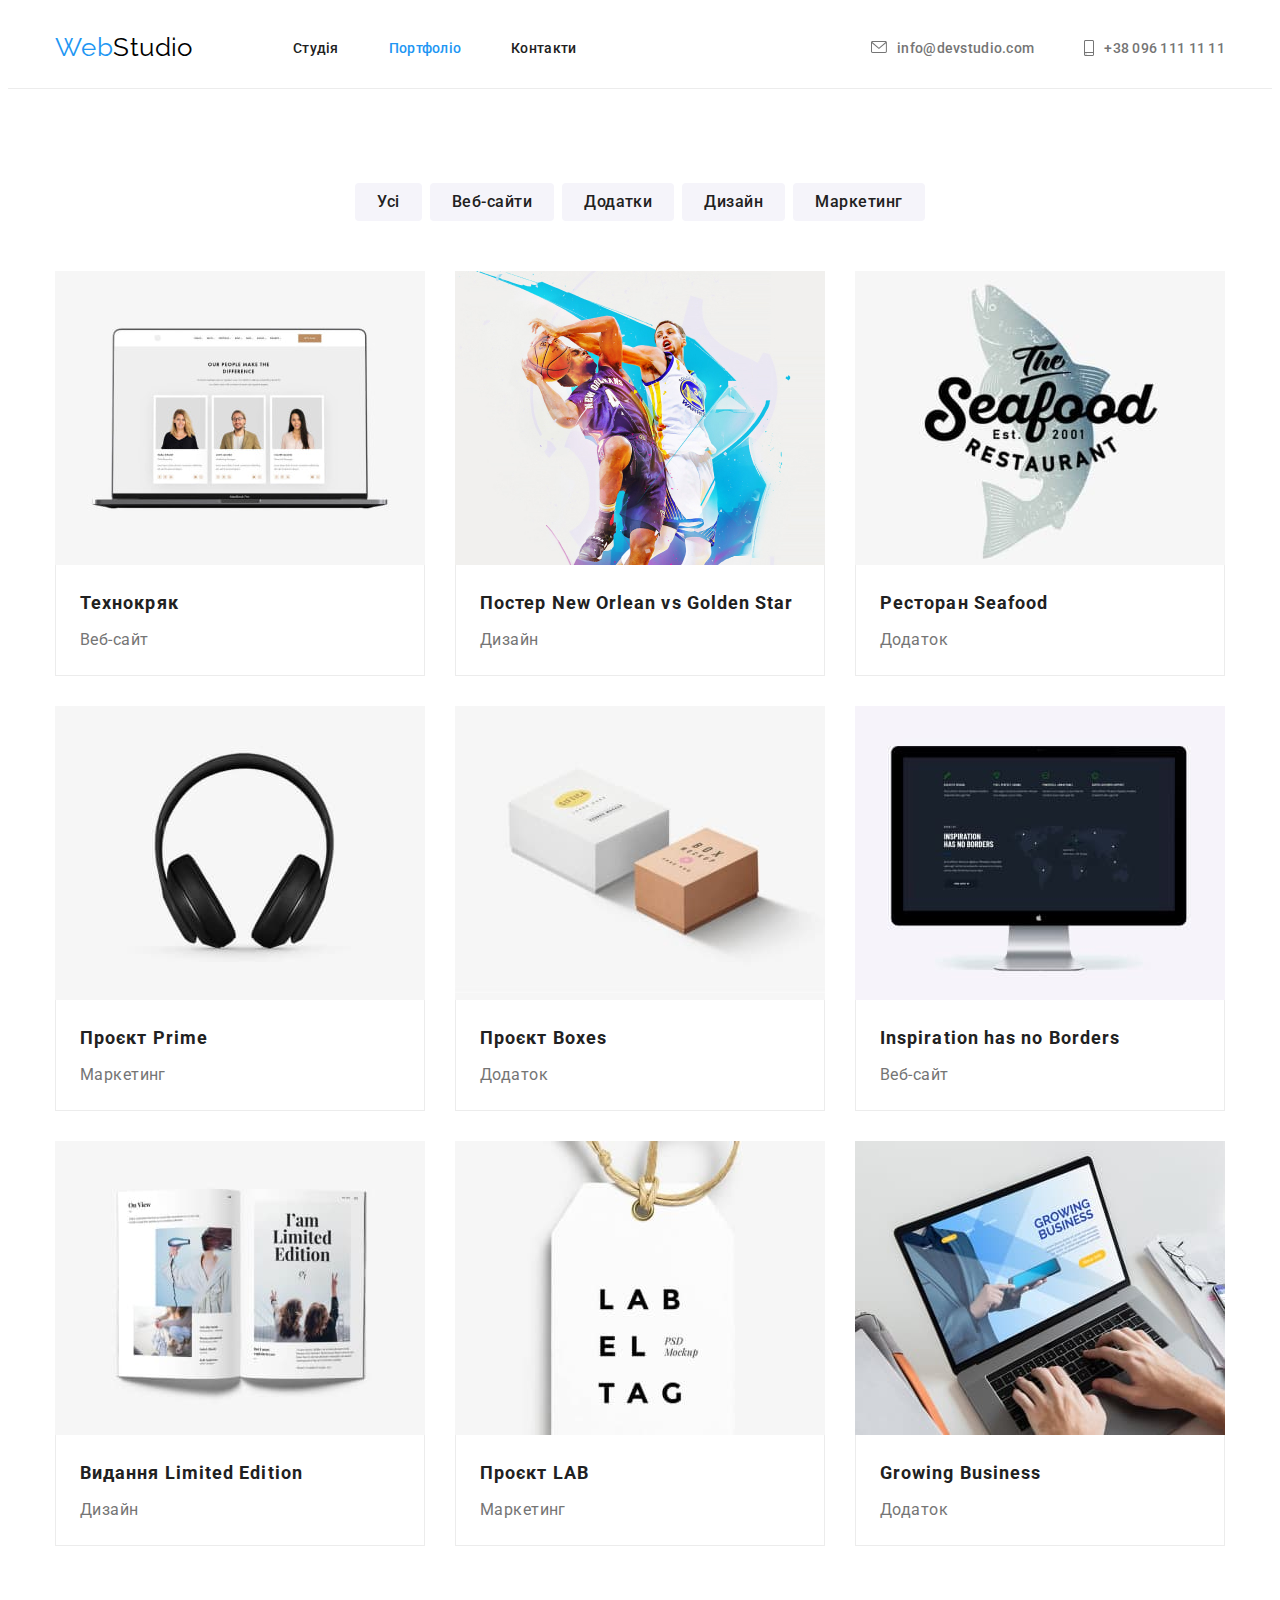
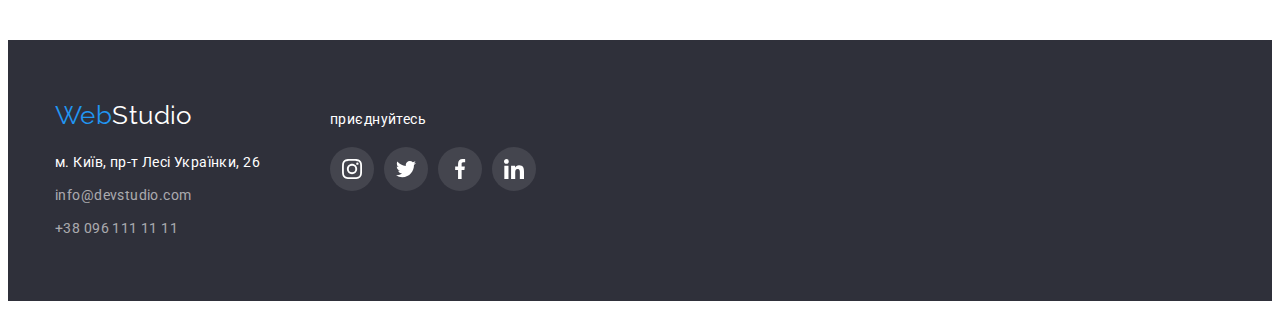
==== portfolio.html @ 84085d95 "images&shadow" ====
<!doctype html>
<html lang="uk">
  <head>
    <meta charset="utf-8" >
    <meta http-equiv="x-ua-compatible" content="ie=edge" >
    <meta name="viewport" content="width=device-width, initial-scale=1.0" >
    <title>Portfolio</title>
    <link rel="preconnect" href="https://fonts.googleapis.com" >    
    <link rel="preconnect" href="https://fonts.gstatic.com" crossorigin >    
    <link href="https://fonts.googleapis.com/css2?family=Raleway:wght@700&family=Roboto:wght@400;500;700;900&display=swap" rel="stylesheet" >

    <link rel="stylesheet" href="https://cdnjs.cloudflare.com/ajax/libs/modern-normalize/1.1.0/modern-normalize.min.css"
    integrity="sha512-wpPYUAdjBVSE4KJnH1VR1HeZfpl1ub8YT/NKx4PuQ5NmX2tKuGu6U/JRp5y+Y8XG2tV+wKQpNHVUX03MfMFn9Q=="
    crossorigin="anonymous"
    referrerpolicy="no-referrer">

    <link rel="stylesheet" href="./css/styles.css" >
  </head>
  <!--Тіло документу-->
  <body>
    <!--Шапка сайту-->
    <header class="header">
      <div class="container conteiner-header">
        <a class="logo" href="/index.html"><span class="logo-header">Web</span>Studio</a>
        <nav class="nav-header">
          <!--навігація сайту-->
          <ul class="header-nav list">
            <li class="item"><a class="header-nav-link list" href="./index.html">Студія</a></li>
            <li class="item"><a class="header-nav-link list current" href="./portfolio.html">Портфоліо</a></li>
            <li class="item"><a class="header-nav-link list" href="#">Контакти</a></li>
          </ul>
        </nav>
        <!--авторизації навігація-->
        <ul class="auth-nav list">
          <li class="item">
            <a class="auth-nav-link" href="mailto:info@devstudio.com">
              <svg class="nav-icon-envelope" width="16" height="12">
                <use href="./images/icons.svg#icon-envelope"></use>
              </svg>
              info@devstudio.com</a>
          </li>
          <li class="item">
            <a class="auth-nav-link " href="tel:+380961111111">
              <svg class="nav-icon-smartphone" width="10" height="16">
                <use href="./images/icons.svg#icon-smartphone"></use>
              </svg>
              +38 096 111 11 11</a>
          </li>
        </ul>
      </div>
    </header>
    <!--Унікальний матеріал сторінки-->
    <main>
      <!--Навігація фільтрів -->
      <section class="portfolio-list">
        <div class="container">
          <h1 hidden>Фільтри</h1>
          <ul class="btn-filter list">
            <li>
              <button class="btn-active " type="button">Усі</button>
            </li>
            <li>
              <button class="btn-active" type="button">Веб-сайти</button>
            </li>
            <li>
              <button class="btn-active" type="button">Додатки</button>
            </li>
            <li>
              <button class="btn-active" type="button">Дизайн</button>
            </li>
            <li>
              <button class="btn-active" type="button">Маркетинг</button>
            </li>
          </ul>
        
        <!--Портфоліо фільтрів-->
        
          <ul class="projects-list list">
            <li class="projects-box">
              <a href="" class="list">
                <div class="projects-image image-tehno"></div>
                <div class="projects-border">
                  <h2 class="projects-title" >Технокряк</h2>
                  <p class="projects-text">Веб-сайт</p>
                </div>
              </a>
            </li>
            <li class="projects-box">
              <a href="" class="list">
                <div class="projects-image image-poster"></div>
                <div class="projects-border">
                  <h2 class="projects-title" >Постер New Orlean vs Golden Star</h2>
                  <p class="projects-text">Дизайн</p>
                </div>
              </a>
            </li>
            <li class="projects-box">
              <a href="" class="list">
                <div class="projects-image image-seafood"></div>
                <div class="projects-border">
                  <h2 class="projects-title" >Ресторан Seafood</h2>
                  <p class="projects-text">Додаток</p>
                </div>
              </a>
            </li>
            <li class="projects-box">
              <a href="" class="list">
                <div class="projects-image image-prime"></div>
                <div class="projects-border">
                  <h2 class="projects-title" >Проєкт Prime</h2>
                  <p class="projects-text">Маркетинг</p>
                </div>
              </a>
            </li>
            <li class="projects-box">
              <a href="" class="list">
                <div class="projects-image image-boxes"></div>
                <div class="projects-border">
                  <h2 class="projects-title" >Проєкт Boxes</h2>
                  <p class="projects-text">Додаток</p>
                </div>
              </a>
            </li>
            <li class="projects-box">
              <a href="" class="list">
                <div class="projects-image image-inspiration"></div>
                <div class="projects-border">
                  <h2 class="projects-title" >Inspiration has no Borders</h2>
                  <p class="projects-text">Веб-сайт</p>
                </div>
              </a>
            </li>
            <li class="projects-box">
              <a href="" class="list">
                <div class="projects-image image-limited"></div>
                <div class="projects-border">
                  <h2 class="projects-title" >Видання Limited Edition</h2>
                  <p class="projects-text">Дизайн</p>
                </div>
              </a>
            </li>
            <li class="projects-box">
              <a href="" class="list">
                <div class="projects-image image-lab"></div>
                <div class="projects-border">
                  <h2 class="projects-title" >Проєкт LAB</h2>
                  <p class="projects-text">Маркетинг</p>
                </div>
              </a>
            </li>
            <li class="projects-box">
              <a href="" class="list">
                <div class="projects-image image-groving"></div>
                <div class="projects-border">
                  <h2 class="projects-title" >Growing Business</h2>
                  <p class="projects-text">Додаток</p>
                </div>
              </a>
            </li>
          </ul>
        </div>
      </section>
    </main>
    
    <!--Підвал сторінки-->

    <footer class="footer">
      <div class="container-footer container">
        <div>
          <a class="logo-link" href="./index.html" ><span class="logo-footer">Web</span>Studio</a>
          <address>
            <ul class="address">
              <li>
                <a class="address-map" href="http://www.google.com/search?q=м.+київ%2C+пр-т+лесі+українки%2C+26&oq=&aqs=chrome/"
                  target="_blank"
                  rel="noopener noreferrer">
                  м. Київ, пр-т Лесі Українки, 26</a>
              </li>
              <li><a class="address-mail" href="mailto:info@devstudio.com">info@devstudio.com</a></li>
              <li><a class="address-tel " href="tel:+380961111111">+38 096 111 11 11</a></li>
            </ul>
          </address>
        </div>

        <div class="social-block">
          <span class="social-footer">приєднуйтесь</span>
          <ul class="social-footer-list list">
            <li class="social-footer-item">
              <a class="social-footer-link" href="#">
                <svg class="social-footer-icon" width="20px" height="20px">
                  <use href="./images/icons.svg#icon-instagram"></use>
                </svg>
              </a>
            </li>
            <li class="social-footer-item">
              <a class="social-footer-link" href="#">
                <svg class="social-footer-icon" width="20px" height="20px">
                  <use href="./images/icons.svg#icon-twitter"></use>
                </svg>
              </a>
            </li>
            <li class="social-footer-item">
              <a class="social-footer-link" href="#">
                <svg class="social-footer-icon" width="20px" height="20px">
                  <use href="./images/icons.svg#icon-facebook"></use>
                </svg>
              </a>
            </li>
            <li class="social-footer-item">
              <a class="social-footer-link" href="#">
              <svg class="social-footer-icon" width="20px" height="20px">
                  <use href="./images/icons.svg#icon-linkedin"></use>
                </svg>
              </a>
            </li>
          </ul>
        </div>
      </div>
    </footer>
  </body>
</html>
---- css/styles.css ----
:root {
  --primary-text-color: #757575;
  --title-text-color: #212121;
  --accent-color: #2196F3;
  --white-color: #ffffff;
  --background-grey-color: #F5F4FA;
  --footer-background-color: #2F303A;
  --black-color: #000000;
  --black-opacity-color: rgba(255, 255, 255, 0.6);
  --background-active-button: #188CE8;
  --border-color: #ececec;
  --background-img-color: #c4c4c4;
  --social-icon-color: #AFB1B8;
}

body {
  font-family: 'Roboto', sans-serif;
  background-color: var(--white-color);
  color: var(--primary-text-color);
  font-size: 14px;
  letter-spacing: 0.03em;
}

*,
*::before,
*::after {
  box-sizing: border-box;
}


p,
h1,
h2,
h3,
h4,
h5,
h6 {
  margin: 0;
} 

ul {
  margin: 0;
  padding: 0;
}

button {
  cursor: pointer;
  border: none;
  display: block;
}

img {
  display: block;
}

address {
  font-style: normal;
}

/* ------------------Навігація сайту-------------------------- */

.container {
  width: 1200px;
  padding-left: 15px;
  padding-right: 15px;
  margin: 0 auto;
  
}

/* .main-nav {
  display: flex;
  align-items: center;
justify-content: space-around;
} */
.header {
  padding-top: 24px;
  padding-bottom: 25px;
  border-bottom: 1px solid var(--border-color);
}


/*------------Header--------------------------*/
/*----------Логотип---------------------*/


.list {
  list-style: none;
  text-decoration: none;
}


.logo {
  margin-right: 93px;

  font-family: 'Raleway', sans-serif;
  color: var(--black-color);
  font-size: 26px;
  line-height: 1.1923;
  text-decoration: none;
  width: 145px;
  height: 31px;
  left: 215px;
  top: 24px;
}

.logo-header {
  font-size: 26px;
  line-height: 1.1923;
  letter-spacing: 0.03em;
  color: var(--accent-color);
}

/*---------навігація сайту------------*/


.conteiner-header {
  display: flex;
  align-items: center;

}

.header-nav {
  display: flex;
  
}

.nav-header {
  margin-right: auto;
}

/* .header-nav .item {
  background-color: rgb(7, 250, 19);
} */
/* .header-nav .item:not( :last-child) {
  margin-right: 50px;
} */
/* .header-nav .item:last-child {
  margin-right: 0;
} */
.header-nav {
  gap: 50px;
  margin-right: auto;
}
/* .header-nav .item + .item {
  margin-left: 50px;
} */
.header-nav-link {
  display: block;

  color:  var(--title-text-color);
  font-weight: 500;
  line-height: 1.1428;
  letter-spacing: 0.02em;

}


/*---------------Авторизація навігації-------------------*/
/*---------------Активне поле-------------------------*/
.current {
  color: var(--accent-color);
}
.header-nav-link:hover,
.header-nav-link:focus{
  color: var(--accent-color);
}
.auth-nav {
  display: flex;

  line-height: 1.1428;
  letter-spacing: 0.02em;
  text-decoration: none;
}



.auth-nav .item + .item {
  margin-left: 50px;
}

.item .auth-nav-link {
  display: flex;
  /* gap: 50px; */
  align-items: center;
}


.auth-nav-link {
  font-weight: 500;
  color: var(--primary-text-color);
  text-decoration: none;
}


.auth-nav-link:hover,
.auth-nav-link:focus {
  color: var(--accent-color);
}

.nav-icon-envelope {
  fill: currentColor;
  width: 16px;
  height: 12px;
  margin-right: 10px;

}

.nav-icon-smartphone {
  fill: currentColor;
  width: 10px;
  height: 16px;
  margin-right: 10px;

}


/*------------------Main-------------------------*/
/*---------------ефективні рішення----------------------*/



.section {
  padding-top: 94px;
  padding-bottom: 94px;
  
}

.hero {
  padding-top: 200px;
  padding-bottom: 200px;
  max-width: 1600px;
  margin: auto;
  background-image: linear-gradient(
    rgba(47, 48, 58, 0.4), 
    rgba(47, 48, 58, 0.4)
    ), 
    url(../images/background-img1.jpg);
  background-color: var(--background-img-color);
}

.hero-title {
  width: 696px;
  margin: 0 auto 30px;

  font-weight: 900;
  font-size: 44px;
  line-height: 1.3636;
  text-align: center;
  letter-spacing: 0.06em;
  text-transform: uppercase;
  color: var(--white-color);


}
.btn {
  min-width: 216px;
  height: 50px;
  display: block;
  margin: 0 auto;
  justify-content: center;

  font-family: 'Roboto', sans-serif;
  font-weight: 700;
  background: var(--accent-color);
  box-shadow: 0px 4px 4px rgba(0, 0, 0, 0.15);
  border-radius: 4px;
  color: var(--white-color); 
  font-size: 16px;
  line-height: 1.8750;
  display: flex;
  align-items: center;
  text-align: center;
  letter-spacing: 0.06em;
}

.btn:hover,
.btn:focus {
  background: var(--background-active-button);
  color: var(--white-color);
}


/*------------Особливості-------------------------------*/



.feauters-li {
  flex-basis: calc((100% - 90px) / 4);
}

.features-icon {
  display: flex;
  padding: 25px 100px;
  margin-bottom: 30px;
  background-color: var(--background-grey-color);
  border-radius: 4px;
  align-items: center;

}

/* .features-icon:hover,
.features-icon:focus {
  border-color: var(--background-active-button);
} */

/* .hover-focus:hover,
.hover-focus:focus {
  border-color: var(--background-active-button);
} */

.features{
  color: var(--title-text-color);
  line-height: 1.1428;
  font-size: 14px;
  text-transform: uppercase;
  margin-bottom: 10px;
}

.features-list{
  line-height: 1.7142;
  color: var(--primary-text-color);
}


/*--------------Чим ми займаємось----------------*/


.section-title {
  padding-top: 0;
}

.title {
  margin-bottom: 50px;

  color: var(--title-text-color);
  font-size: 36px;
  line-height: 1.1666;
  text-align: center;
}

.list-li {
  display: flex;
  gap: 30px;
  
}


/*------------------Команда-----------------------------*/

.section-team {
  background-color: var(--background-grey-color);
}

.title-team {
  margin-bottom: 50px;


  color: var(--title-text-color);
  font-size: 36px;
  line-height: 1.1666;
  text-align: center;
}

.card-description {
  padding-top: 30px;
  padding-bottom: 30px;
  background-color: var(--white-color);
  border-radius: 0px 0px 4px 4px;
  box-shadow: 0px 1px 3px rgba(0, 0, 0, 0.12), 0px 1px 1px rgba(0, 0, 0, 0.14), 0px 2px 1px rgba(0, 0, 0, 0.2);
}

.team-list {
  margin-bottom: 10px;
  
  color: var(--title-text-color);
  font-weight: 500;
  font-size: 16px;
  line-height: 1.1875;
  text-align: center;
}

.list-p {
  
  font-size: 16px;
  line-height: 1.1875;
  text-align: center;
  color: var(--primary-text-color);
}

.social-list {
  display: flex;
  justify-content: center;
  gap: 10px;
  
}

.social-item {
  width: 44px;
  height: 44px;
  
}

.social-links {
  width: 100%;
  height: 100%;
  background-color: var(--white-color);
  color: var(--social-icon-color);
  border-radius: 50%;
  display: flex;
  justify-content: center;
  align-items: center;
}

.social-icon {
  fill: currentColor;
}

.social-icon:hover,
.social-icon:focus {
  fill: var(--white-color)
}

.social-links:hover,
.social-links:focus {
  background-color: var(--accent-color);
}

.social-links:hover .social-icon,
.social-links:focus .social-icon {
  fill: var(--white-color)
}

.card {
  box-shadow: 0px 4px 4px rgba(0, 0, 0, 0.25);
  border-bottom-left-radius: 3px;
  border-bottom-right-radius: 3px;
}

/*----------------Постійні клієнти-----------------------*/


.section-clients {
}

.clients-list {
  display: flex;
  justify-content: center;
  gap: 10px;
  
}

.client-item {
  width: 170px;
  height: 92px;
}
.client-links {
  width: 100%;
  height: 100%;
  /* background-color: tomato; */
  color: var(--social-icon-color);
  border: 1px solid #AFB1B8;
  border-radius: 4px;
  display: flex;
  justify-content: center;
  align-items: center;
}
.client-icon {
  fill: currentColor;
}

.client-icon:hover,
.client-icon:focus {
  color: var(--accent-color);
}

.client-links:hover,
.client-links:focus {
  color: var(--accent-color);
  border: 1px solid var(--accent-color);
}

.client-links:hover .client-icon,
.client-links:focus .client-icon {
  color: var(--accent-color);
}


/*----------------Футер---------------------------*/


.footer {
  padding-top: 60px;
  padding-bottom: 60px;

  background-color: var(--footer-background-color);
  text-decoration: none;
  
}
.container-footer {
  align-items: baseline;
  display: flex;
}

.logo-link{
  margin-bottom: 20px;
  display: block;
  font-family: 'Raleway', sans-serif;
  color: var(--white-color);
  font-size: 26px;
  line-height: 1.1923;
  text-decoration: none;
}
.logo-footer {
  font-size: 26px;
  line-height: 1.1923;
  color: var(--accent-color);
  
}

.address{
  list-style: none;
}
.address li:not(:last-child) {
  margin-bottom: 9px;
}

.address-map {
  line-height: 1.7142;
  color: var(--white-color);
  text-decoration: none;
  font-style: normal;
}

.address-map:hover,
.address-mail:hover,
.address-tel:hover,
.address-map:focus,
.address-mail:focus,
.address-tel:focus {
  color: var(--accent-color);
}

.address-mail,
.address-tel{
  line-height: 1.7142;
  color: var(--black-opacity-color);
  text-decoration: none;
  font-style: normal;
}
.social-block {
  align-items: center;
  margin-left: 70px;
}
.social-footer {
  display: block;
  color: var(--white-color);
  justify-content: center;
  align-items: center;
  margin-bottom: 20px;
}
.social-footer-list {
  display: flex;
  justify-content: center;
  gap: 10px;
}

.social-footer-item {
  width: 44px;
  height: 44px;

}
.social-footer-link {
  width: 100%;
  height: 100%;
  background: rgba(255, 255, 255, 0.1);
  color: var(--white-color);
  border-radius: 50%;
  display: flex;
  justify-content: center;
  align-items: center;
}
.social-footer-icon {
  fill: currentColor;
}

/* .social-footer-icon:hover,
.social-footer-icon:focus {
  background-color: var(--accent-color);
} */
.social-footer-link:hover,
.social-footer-link:focus {
  background-color: var(--accent-color);
  
}


/*---------------Портфоліо----------------------*/
/*-------------Навігація фільтрів----------------------------------*/


.portfolio-list {
  padding-top: 94px;
  padding-bottom: 94px;

}

.btn-filter {
  font-family: 'Roboto';
  font-style: normal;
  font-weight: 500;
  font-size: 16px;
  line-height: 1.6250;
  text-align: center;
  letter-spacing: 0.03em;
  color: var(--title-text-color);

  display: flex;
  justify-content: center;
  margin: auto;
  margin-bottom: 50px;
  align-items: center;

}

.btn-filter li:not(:last-child) {
  margin-right: 8px;
}

.btn-active {
  padding: 6px 22px;
  justify-content: center;
  text-align: center;
  align-items: center;

  font-family: 'Roboto', sans-serif;
  font-weight: 500;
  font-size: 16px;
  line-height: 1.6250;
  text-align: center;
  letter-spacing: 0.03em;
  color: var(--title-text-color);
  background: var(--background-grey-color);
  border-radius: 4px;
  
  border-radius: 4px;
}

.btn-active:hover,
.btn-active:focus {
  color: var(--white-color);
  background: var(--accent-color);
  cursor: pointer;
  box-shadow: 0px 3px 1px rgba(0, 0, 0, 0.1), 0px 1px 2px rgba(0, 0, 0, 0.08), 0px 2px 2px rgba(0, 0, 0, 0.12);
}


/*------------------------------Проекти-------------------------------------------*/


.projects-list{
  display: flex;
  flex-direction: row;
  flex-wrap: wrap;
  gap: 30px;
}

.projects-box:hover,
.projects-box:focus {
  box-shadow: 0px 1px 1px rgba(0, 0, 0, 0.12), 
    0px 4px 4px rgba(0, 0, 0, 0.06), 
    1px 4px 6px rgba(0, 0, 0, 0.16);
}

.projects-image {
  width: 370px;
  height: 294px;
}

.image-tehno {
  background-image: url(../images/texno.jpg);
}
.image-poster{
  background-image: url(../images/posters.jpg)
}
.image-seafood{
  background-image: url(../images/seafood.jpg)
}
.image-prime{
  background-image: url(../images/project-prime.jpg)
}
.image-boxes{
  background-image: url(../images/boxes.jpg)
}
.image-inspiration{
  background-image: url(../images/inspiration.jpg)
}
.image-limited{
  background-image: url(../images/limited.jpg)
}
.image-lab{
  background-image: url(../images/lab.jpg)
}
.image-groving{
  background-image: url(../images/growing.jpg)
}

.projects-border {
  padding: 20px 24px;
  border-right: 1px solid var(--border-color);
  border-bottom: 1px solid var(--border-color);
  border-left: 1px solid var(--border-color);
}

.projects-title {
  margin-bottom: 4px;

  color: var(--title-text-color);
  font-size: 18px;
  line-height: 2;
  letter-spacing: 0.06em;  
}

.projects-text {
  font-size: 16px;
  line-height: 1.8750;
  color: var(--primary-text-color);
}
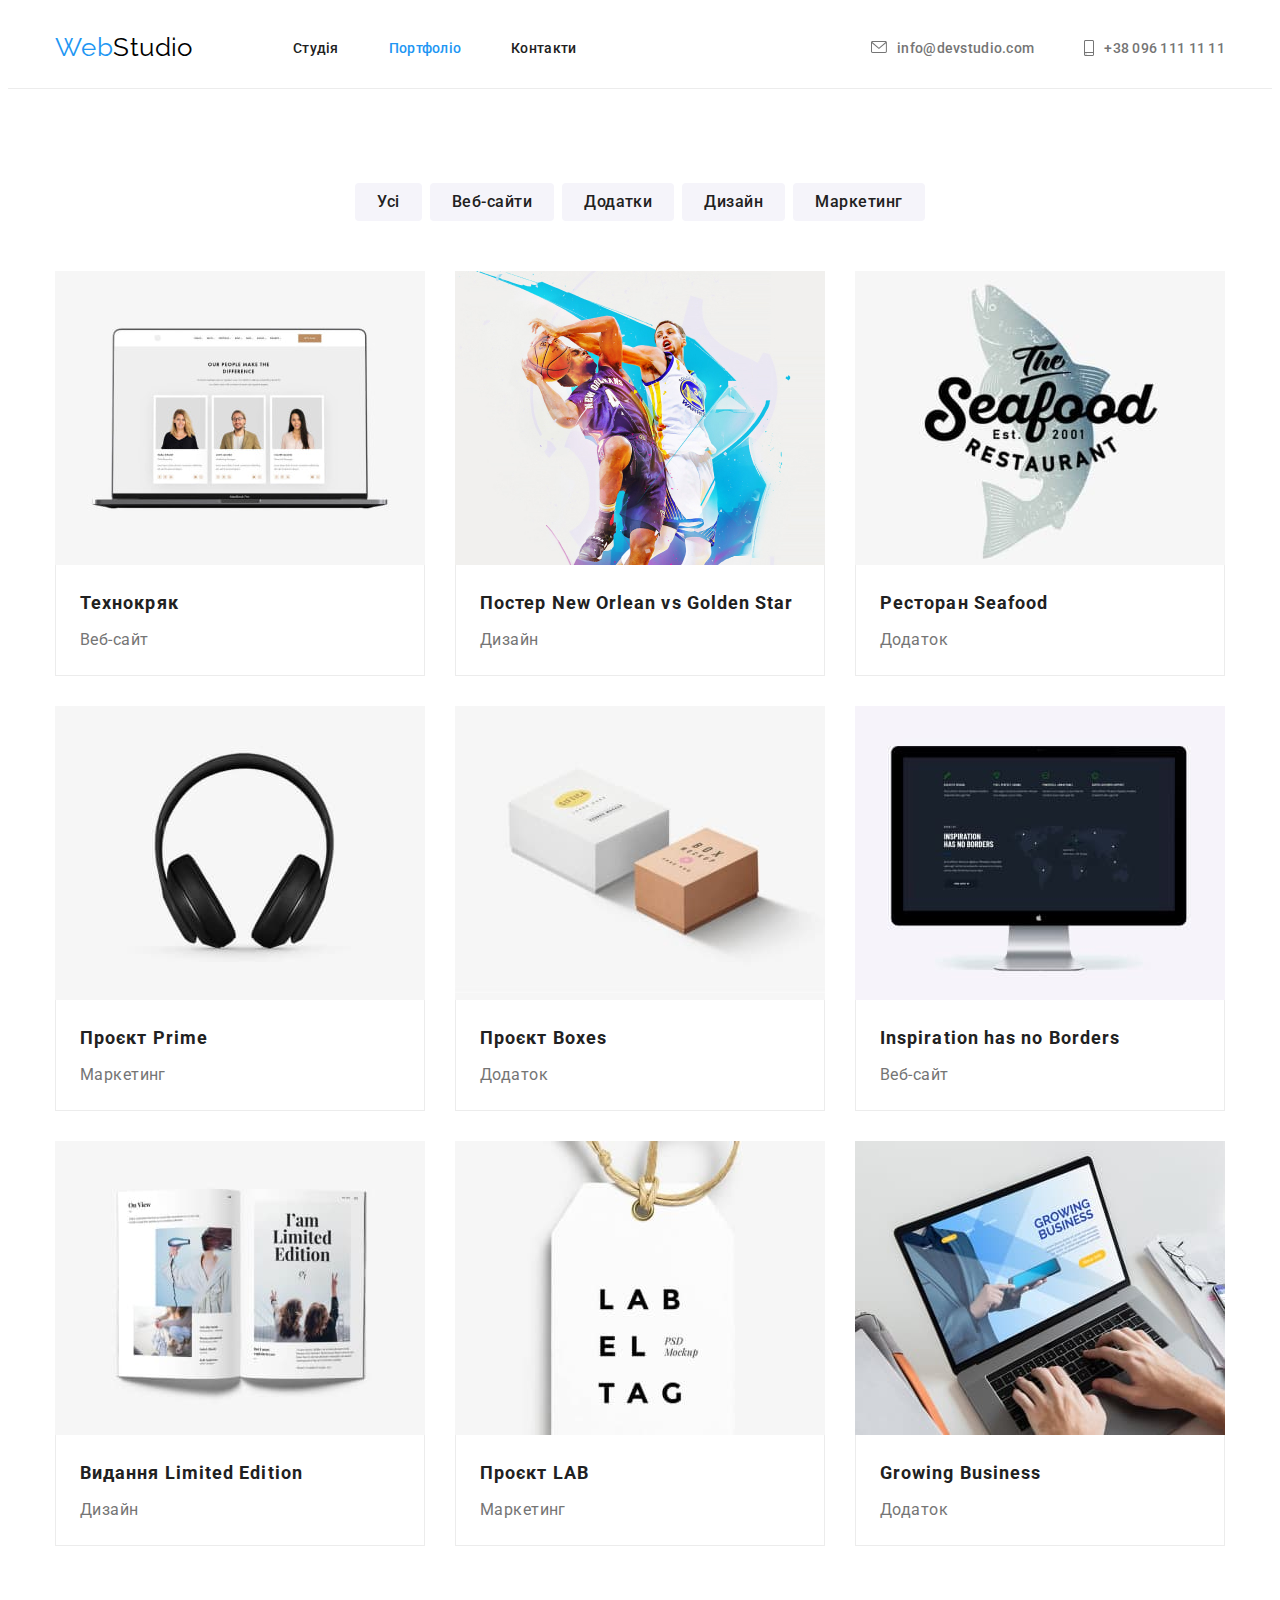
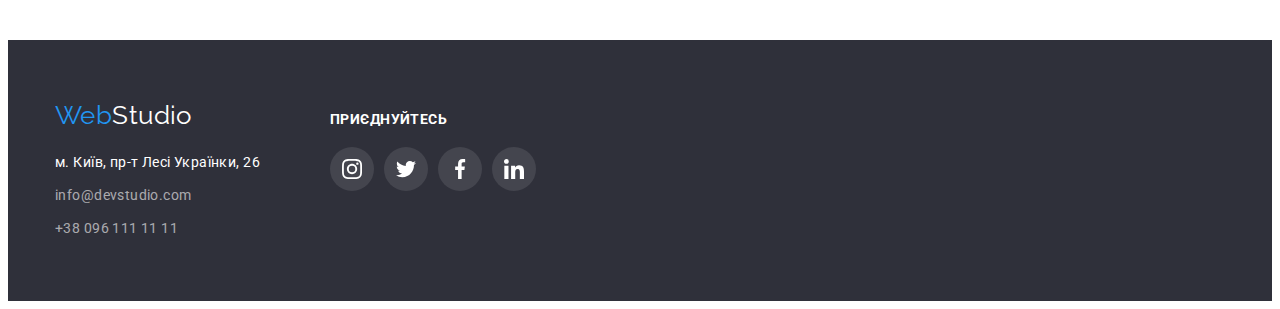
==== commit d62863a1: "eror-corection" ====
--- a/portfolio.html
+++ b/portfolio.html
@@ -77,7 +77,7 @@
         
           <ul class="projects-list list">
             <li class="projects-box">
-              <a href="" class="list">
+              <a href="" class=" list">
                 <div class="projects-image image-tehno"></div>
                 <div class="projects-border">
                   <h2 class="projects-title" >Технокряк</h2>
--- a/css/styles.css
+++ b/css/styles.css
@@ -199,16 +199,16 @@
 
 .nav-icon-envelope {
   fill: currentColor;
-  width: 16px;
-  height: 12px;
+  /* width: 16px;
+  height: 12px; */
   margin-right: 10px;
 
 }
 
 .nav-icon-smartphone {
   fill: currentColor;
-  width: 10px;
-  height: 16px;
+  /* width: 10px;
+  height: 16px; */
   margin-right: 10px;
 
 }
@@ -290,12 +290,13 @@
 
 .features-icon {
   display: flex;
-  padding: 25px 100px;
+  justify-content: center;
   margin-bottom: 30px;
   background-color: var(--background-grey-color);
   border-radius: 4px;
   align-items: center;
-
+  width: 270px;
+  height: 120px;
 }
 
 /* .features-icon:hover,
@@ -380,7 +381,7 @@
 }
 
 .list-p {
-  
+  margin-bottom: 16px;
   font-size: 16px;
   line-height: 1.1875;
   text-align: center;
@@ -445,7 +446,7 @@
 .clients-list {
   display: flex;
   justify-content: center;
-  gap: 10px;
+  gap: 30px;
   
 }
 
@@ -557,6 +558,10 @@
   justify-content: center;
   align-items: center;
   margin-bottom: 20px;
+
+  font-weight: 700;
+  line-height: 1.1428;
+  text-transform: uppercase;
 }
 .social-footer-list {
   display: flex;
@@ -664,8 +669,12 @@
   gap: 30px;
 }
 
-.projects-box:hover,
-.projects-box:focus {
+.projects-box>a {
+  display: block;
+}
+
+.projects-box>a:hover,
+.projects-box>a:focus {
   box-shadow: 0px 1px 1px rgba(0, 0, 0, 0.12), 
     0px 4px 4px rgba(0, 0, 0, 0.06), 
     1px 4px 6px rgba(0, 0, 0, 0.16);
